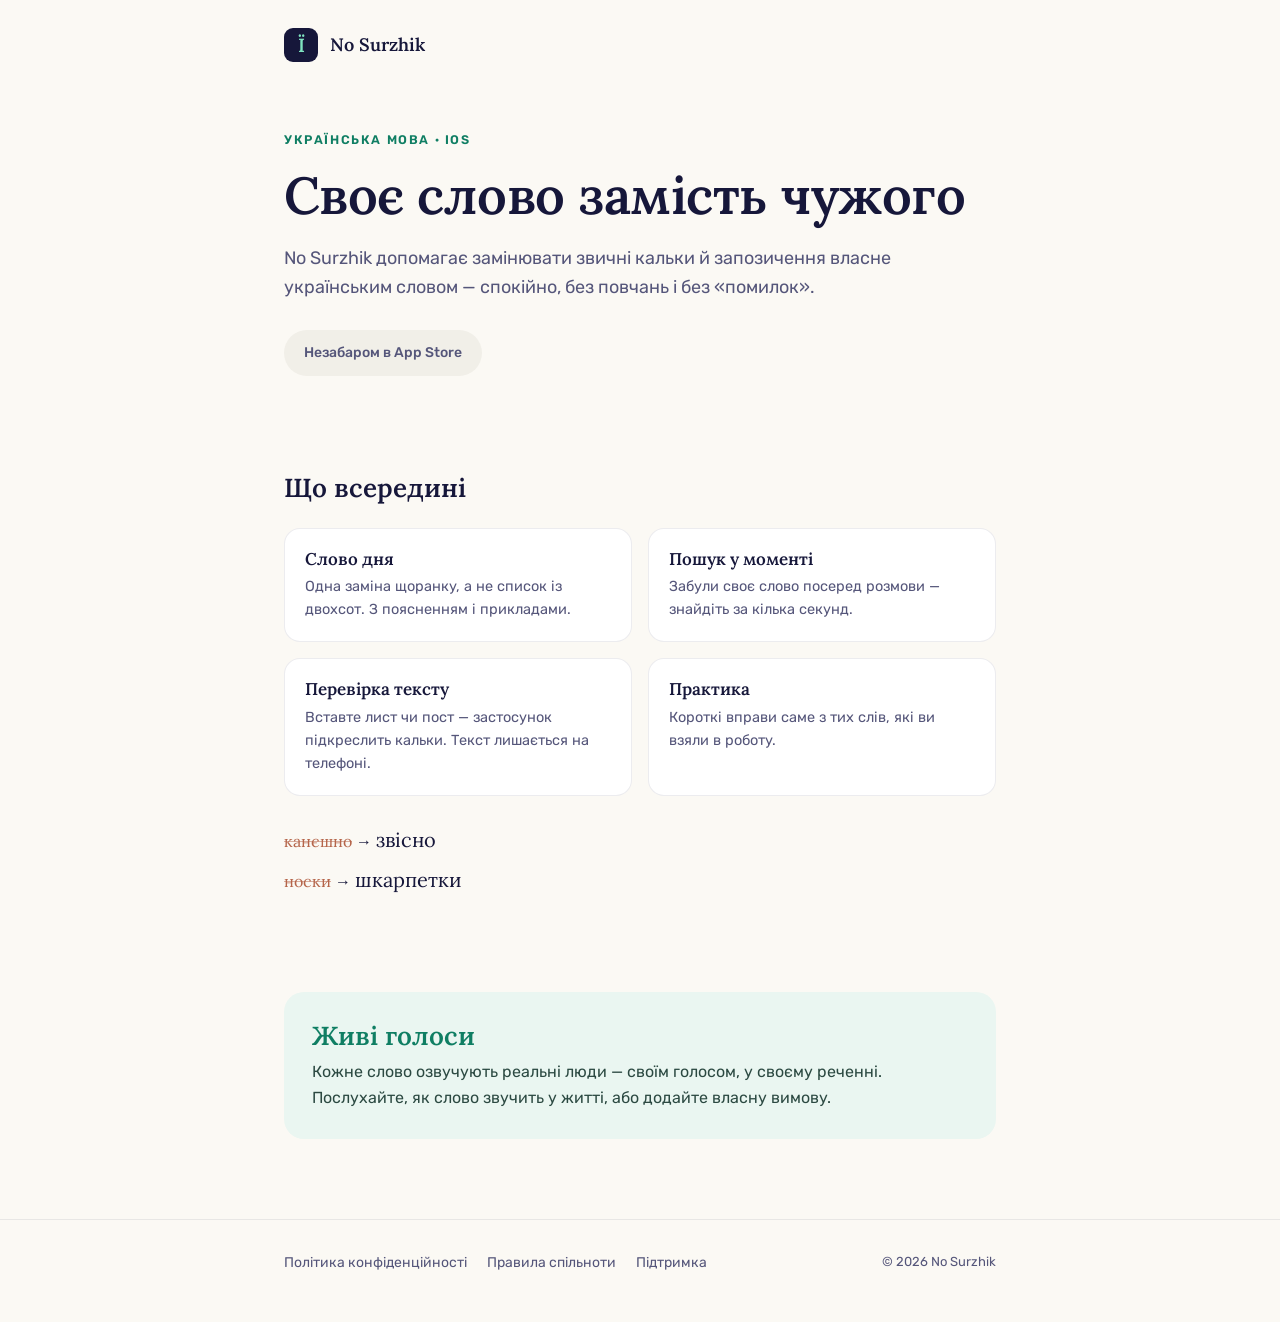
==== index.html @ 99168af6 "No Surzhik site: landing, privacy, terms, support 🤖 Generated with [Claude Code](https://claude.com/" ====
<!doctype html>
<html lang="uk">
<head>
<meta charset="utf-8">
<meta name="viewport" content="width=device-width, initial-scale=1">
<title>No Surzhik — своє слово замість чужого</title>
<meta name="description" content="No Surzhik допомагає замінювати кальки й запозичення власне українським словом. Слово дня, пошук, перевірка тексту та живі голоси спільноти.">
<link rel="preconnect" href="https://fonts.googleapis.com">
<link rel="preconnect" href="https://fonts.gstatic.com" crossorigin>
<link href="https://fonts.googleapis.com/css2?family=Lora:wght@500;600&family=Rubik:wght@400;500;600&display=swap" rel="stylesheet">
<link rel="stylesheet" href="/style.css">
</head>
<body>

<header class="site-header">
  <div class="wrap">
    <div class="logo">Ї</div>
    <span class="brand">No Surzhik</span>
  </div>
</header>

<main>
  <section class="hero">
    <div class="wrap">
      <div class="eyebrow">Українська мова · iOS</div>
      <h1>Своє слово замість чужого</h1>
      <p class="lead">
        No Surzhik допомагає замінювати звичні кальки й запозичення власне
        українським словом — спокійно, без повчань і без «помилок».
      </p>
      <div class="badge">Незабаром в App Store</div>
    </div>
  </section>

  <section>
    <div class="wrap">
      <h2>Що всередині</h2>
      <div class="features">
        <div class="feature">
          <h3>Слово дня</h3>
          <p>Одна заміна щоранку, а не список із двохсот. З поясненням і прикладами.</p>
        </div>
        <div class="feature">
          <h3>Пошук у моменті</h3>
          <p>Забули своє слово посеред розмови — знайдіть за кілька секунд.</p>
        </div>
        <div class="feature">
          <h3>Перевірка тексту</h3>
          <p>Вставте лист чи пост — застосунок підкреслить кальки. Текст лишається на телефоні.</p>
        </div>
        <div class="feature">
          <h3>Практика</h3>
          <p>Короткі вправи саме з тих слів, які ви взяли в роботу.</p>
        </div>
      </div>

      <div class="pair" style="margin-top:28px">
        <span class="bad">канєшно</span> →
        <span class="good">звісно</span>
      </div>
      <div class="pair">
        <span class="bad">носки</span> →
        <span class="good">шкарпетки</span>
      </div>
    </div>
  </section>

  <section>
    <div class="wrap">
      <div class="highlight">
        <h2>Живі голоси</h2>
        <p>
          Кожне слово озвучують реальні люди — своїм голосом, у своєму реченні.
          Послухайте, як слово звучить у житті, або додайте власну вимову.
        </p>
      </div>
    </div>
  </section>
</main>

<footer class="site-footer">
  <div class="wrap">
    <a href="/privacy">Політика конфіденційності</a>
    <a href="/terms">Правила спільноти</a>
    <a href="/support">Підтримка</a>
    <span class="spacer"></span>
    <span class="muted">© 2026 No Surzhik</span>
  </div>
</footer>

</body>
</html>
---- style.css ----
:root {
  --ink: #16173A;
  --ink-soft: #55567a;
  --paper: #FBF9F4;
  --card: #ffffff;
  --sand: #F1EFE8;
  --mint: #7FE3C0;
  --mint-deep: #0B2C24;
  --green: #0F7E63;
  --green-tint: #EAF6F1;
  --clay: #B5654A;
  --hairline: rgba(22, 23, 58, 0.08);
}

* { box-sizing: border-box; margin: 0; padding: 0; }

html { -webkit-text-size-adjust: 100%; }

body {
  font-family: "Rubik", -apple-system, BlinkMacSystemFont, "Segoe UI", sans-serif;
  background: var(--paper);
  color: var(--ink);
  line-height: 1.6;
  -webkit-font-smoothing: antialiased;
}

.wrap { max-width: 760px; margin: 0 auto; padding: 0 24px; }

h1, h2, h3 { font-family: "Lora", Georgia, serif; font-weight: 600; line-height: 1.2; }

a { color: var(--green); }

/* Header */
.site-header {
  padding: 28px 0;
}
.site-header .wrap { display: flex; align-items: center; gap: 12px; }
.logo {
  width: 34px; height: 34px; border-radius: 9px;
  background: var(--ink);
  display: flex; align-items: center; justify-content: center;
  color: var(--mint); font-family: "Lora", serif; font-weight: 600; font-size: 19px;
}
.brand { font-family: "Lora", serif; font-weight: 600; font-size: 18px; }

/* Hero */
.hero { padding: 40px 0 56px; }
.hero .eyebrow {
  text-transform: uppercase; letter-spacing: 1.6px; font-size: 12.5px; font-weight: 600;
  color: var(--green); margin-bottom: 14px;
}
.hero h1 { font-size: clamp(34px, 7vw, 52px); letter-spacing: -0.01em; }
.hero p.lead {
  font-size: 18px; color: var(--ink-soft); margin-top: 18px; max-width: 34em;
}
.badge {
  display: inline-block; margin-top: 28px;
  padding: 12px 20px; border-radius: 999px;
  background: var(--sand); color: var(--ink-soft);
  font-size: 14px; font-weight: 500;
}

/* Sections */
section { padding: 40px 0; }
section h2 { font-size: 26px; margin-bottom: 8px; }
section > .wrap > p { color: var(--ink-soft); }

.features { display: grid; gap: 16px; margin-top: 24px; }
@media (min-width: 620px) { .features { grid-template-columns: 1fr 1fr; } }
.feature {
  background: var(--card); border: 1px solid var(--hairline);
  border-radius: 16px; padding: 20px;
}
.feature h3 { font-size: 17px; margin-bottom: 6px; }
.feature p { font-size: 14.5px; color: var(--ink-soft); }

.pair {
  font-family: "Lora", serif; margin: 8px 0;
}
.pair .bad { color: var(--clay); text-decoration: line-through; text-decoration-color: rgba(181,101,74,.5); }
.pair .good { color: var(--ink); font-size: 20px; }

.highlight {
  background: var(--green-tint); border-radius: 20px; padding: 28px;
  margin-top: 8px;
}
.highlight h2 { color: var(--green); }
.highlight p { color: var(--mint-deep); opacity: .85; margin-top: 8px; }

/* Content pages */
.doc { padding: 24px 0 64px; }
.doc h1 { font-size: 32px; margin-bottom: 6px; }
.doc .updated { color: var(--ink-soft); font-size: 14px; margin-bottom: 28px; }
.doc h2 { font-size: 20px; margin: 28px 0 8px; }
.doc h3 { font-size: 16px; margin: 20px 0 6px; }
.doc p, .doc li { color: #2b2c48; font-size: 15.5px; }
.doc ul { margin: 8px 0 8px 22px; }
.doc li { margin: 4px 0; }
.doc hr { border: none; border-top: 1px solid var(--hairline); margin: 44px 0; }
.doc .lang-label {
  display: inline-block; font-size: 12px; font-weight: 600; text-transform: uppercase;
  letter-spacing: 1px; color: var(--ink-soft); margin-bottom: 12px;
}

/* Footer */
.site-footer {
  border-top: 1px solid var(--hairline);
  padding: 32px 0 48px; margin-top: 40px;
}
.site-footer .wrap { display: flex; flex-wrap: wrap; gap: 8px 20px; align-items: center; }
.site-footer a { color: var(--ink-soft); text-decoration: none; font-size: 14px; }
.site-footer a:hover { color: var(--ink); }
.site-footer .spacer { flex: 1; }
.site-footer .muted { color: var(--ink-soft); font-size: 13px; }
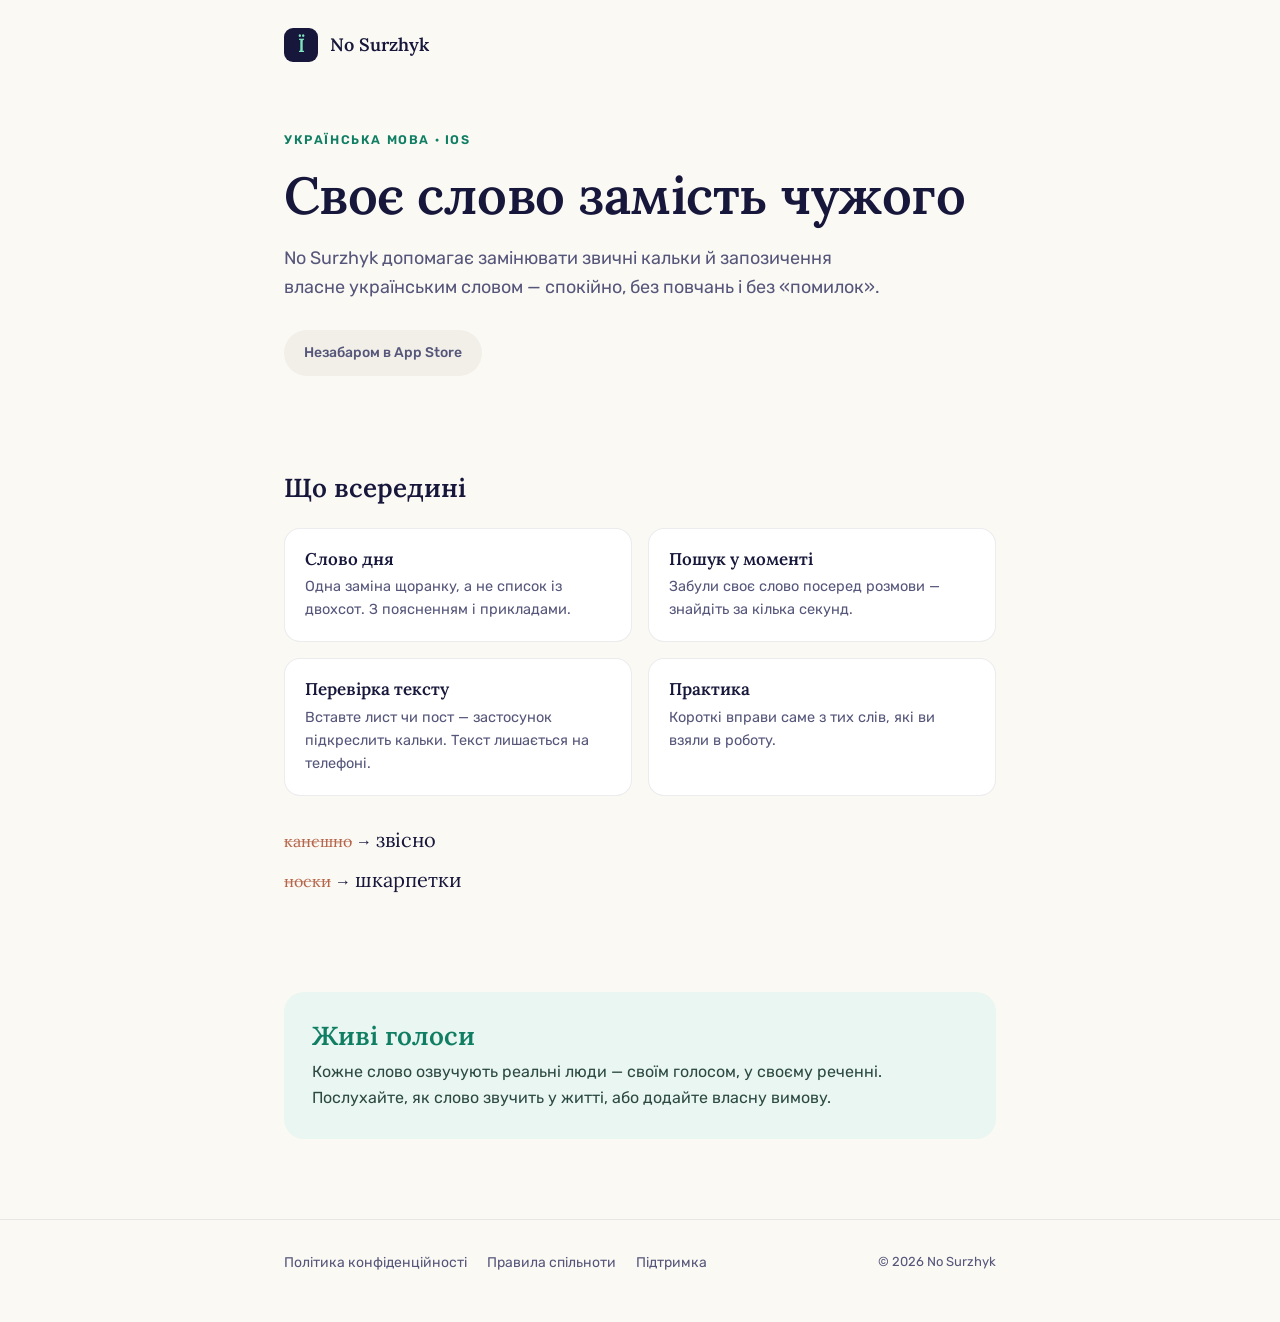
==== commit 2e6fe46a: "Brand: No Surzhik → No Surzhyk" ====
--- a/index.html
+++ b/index.html
@@ -3,8 +3,8 @@
 <head>
 <meta charset="utf-8">
 <meta name="viewport" content="width=device-width, initial-scale=1">
-<title>No Surzhik — своє слово замість чужого</title>
-<meta name="description" content="No Surzhik допомагає замінювати кальки й запозичення власне українським словом. Слово дня, пошук, перевірка тексту та живі голоси спільноти.">
+<title>No Surzhyk — своє слово замість чужого</title>
+<meta name="description" content="No Surzhyk допомагає замінювати кальки й запозичення власне українським словом. Слово дня, пошук, перевірка тексту та живі голоси спільноти.">
 <link rel="preconnect" href="https://fonts.googleapis.com">
 <link rel="preconnect" href="https://fonts.gstatic.com" crossorigin>
 <link href="https://fonts.googleapis.com/css2?family=Lora:wght@500;600&family=Rubik:wght@400;500;600&display=swap" rel="stylesheet">
@@ -15,7 +15,7 @@
 <header class="site-header">
   <div class="wrap">
     <div class="logo">Ї</div>
-    <span class="brand">No Surzhik</span>
+    <span class="brand">No Surzhyk</span>
   </div>
 </header>
 
@@ -25,7 +25,7 @@
       <div class="eyebrow">Українська мова · iOS</div>
       <h1>Своє слово замість чужого</h1>
       <p class="lead">
-        No Surzhik допомагає замінювати звичні кальки й запозичення власне
+        No Surzhyk допомагає замінювати звичні кальки й запозичення власне
         українським словом — спокійно, без повчань і без «помилок».
       </p>
       <div class="badge">Незабаром в App Store</div>
@@ -84,9 +84,11 @@
     <a href="/terms">Правила спільноти</a>
     <a href="/support">Підтримка</a>
     <span class="spacer"></span>
-    <span class="muted">© 2026 No Surzhik</span>
+    <span class="muted">© 2026 No Surzhyk</span>
   </div>
 </footer>
 
 </body>
 </html>
+
+<!-- redeploy -->
